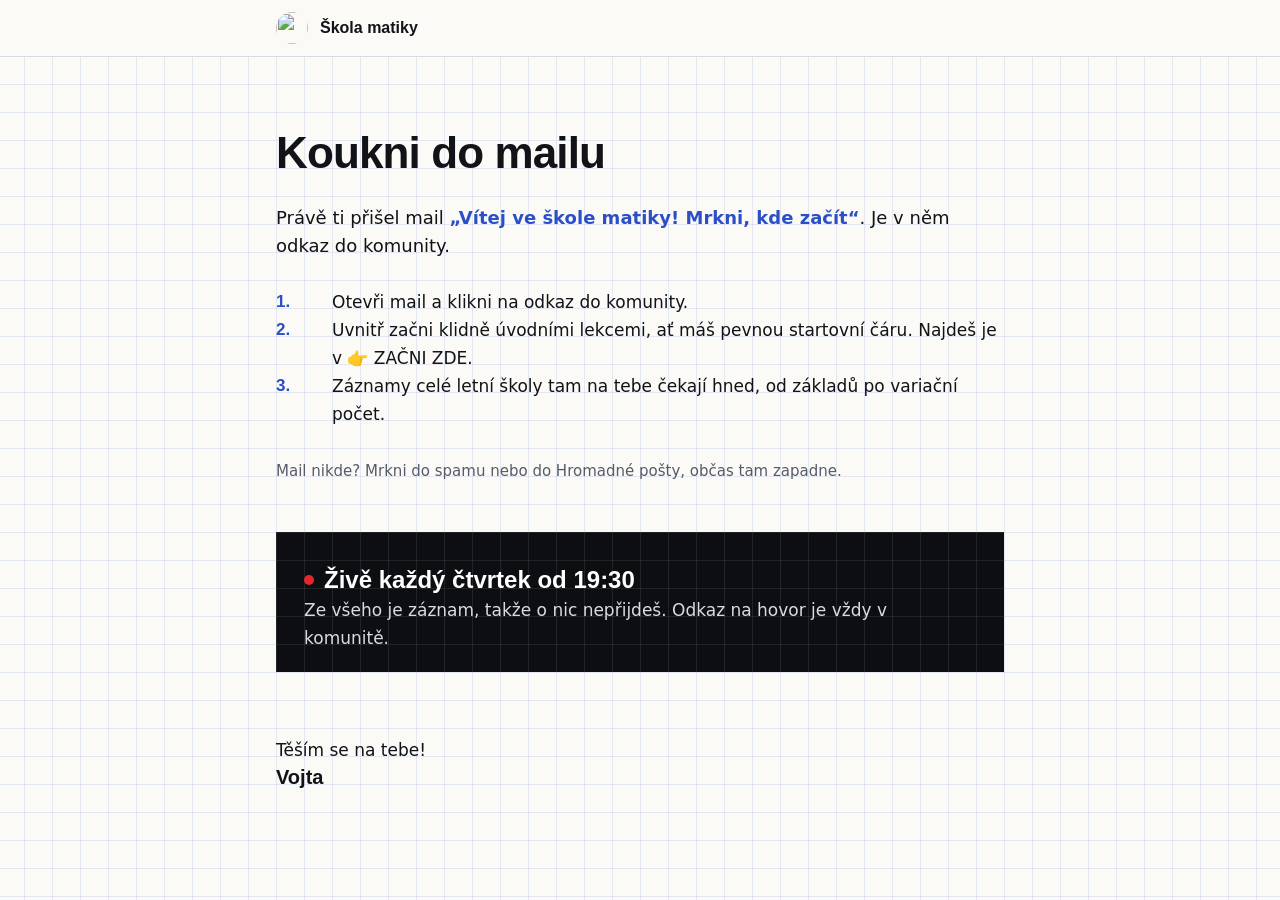
==== dekujeme.html @ 1a214313 "Stránka Školy matiky: HTML, data, styl, CNAME, robots" ====
<!doctype html>
<html lang="cs">
<head>
<meta charset="utf-8">
<meta name="viewport" content="width=device-width, initial-scale=1">
<meta name="robots" content="noindex, nofollow">
<title>Koukni do mailu · Škola matiky</title>
<!-- Děkovací stránka po zaplacení: světlá J (papír a inkoust), aby navazovala na komunitu na Flixy, která je světlá.
     Stejná mřížka jako navrhy/design-j.css: čtvereček = výška řádku (28 px, na telefonu 24 px), každý blok začíná na
     lince a má výšku v celých čtverečcích, text se posouvá tak, aby účaří leželo na vodorovné lince. ?shot=1 schová pruh „Návrh“. -->
<style>
@font-face { font-family: "Raleway"; src: url("fonts/raleway-latin-ext-wght-normal.woff2") format("woff2"); font-weight: 100 900;
  unicode-range: U+0100-02BA, U+02BD-02C5, U+02C7-02CC, U+02CE-02D7, U+02DD-02FF, U+0304, U+0308, U+0329, U+1D00-1DBF, U+1E00-1E9F, U+1EF2-1EFF, U+2020, U+20A0-20AB, U+20AD-20C0, U+2113, U+2C60-2C7F, U+A720-A7FF; }
@font-face { font-family: "Raleway"; src: url("fonts/raleway-latin-wght-normal.woff2") format("woff2"); font-weight: 100 900;
  unicode-range: U+0000-00FF, U+0131, U+0152-0153, U+02BB-02BC, U+02C6, U+02DA, U+02DC, U+0304, U+0308, U+0329, U+2000-206F, U+20AC, U+2122, U+2191, U+2193, U+2212, U+2215, U+FEFF, U+FFFD; }
@font-face { font-family: "Space Grotesk"; src: url("fonts/spacegrotesk-wght.ttf") format("truetype"); font-weight: 300 700; }

:root {
  --paper: #fbfaf6; --gridc: rgba(42, 79, 198, .11); --text: #111318; --muted: #555b69; --accent: #2a4fc6;
  --board: #0d0e11; --bgridc: rgba(255, 255, 255, .085); --board-text: #fff; --board-soft: #d9dbe1; --red: #e5262b;
  --g: 28px; --cw: round(down, min(100vw - 32px, 728px), 28px);
  --k-r: .353; --k-sg: .345; --k: var(--k-r); --lh: var(--g);
  --grid: linear-gradient(var(--gridc) 1px, transparent 1px), linear-gradient(90deg, var(--gridc) 1px, transparent 1px);
  --bgrid: linear-gradient(var(--bgridc) 1px, transparent 1px), linear-gradient(90deg, var(--bgridc) 1px, transparent 1px);
}
@media (max-width: 520px) { :root { --g: 24px; --cw: round(down, 100vw - 28px, 24px); } }

* { box-sizing: border-box; }
html { -webkit-text-size-adjust: 100%; }
body { margin: 0; min-height: 100vh; background-color: var(--paper); background-image: var(--grid); background-size: var(--g) var(--g);
  background-position: calc(50% - var(--cw) / 2 + var(--g) / 2) 0;
  color: var(--text); font: 500 17px/var(--g) "Raleway", system-ui, sans-serif; font-variant-numeric: lining-nums; }
h1, h2, p, ol { margin: 0; padding: 0; }

/* jeden posun pro všechen text: účaří na vodorovné lince */
.t { position: relative; top: calc(var(--base, var(--lh)) - var(--lh) / 2 - var(--k) * 1em); line-height: var(--lh); }
.sg { font-family: "Space Grotesk", sans-serif; --k: var(--k-sg); }

.draft { line-height: var(--g); padding: 0 16px; text-align: center; font-size: 13px; background: #fff6cf; color: #5c4600; }
[data-shot] .draft { display: none; }

/* horní lišta: prázdný okraj sešitu bez mřížky, výška dvou čtverečků */
.top { background: var(--paper); box-shadow: 0 1px 0 #d6dbe6; }
.top-in { max-width: var(--cw); margin: 0 auto; height: calc(2 * var(--g)); display: flex; align-items: center; gap: 12px; }
.top-in img { width: 32px; height: 32px; border-radius: 50%; }
.top-in strong { font-family: "Space Grotesk", sans-serif; font-weight: 700; font-size: 16px; }

main { max-width: var(--cw); margin: 0 auto; padding: calc(2 * var(--g)) 0 calc(3 * var(--g)); }
h1 { --lh: calc(2 * var(--g)); font-size: 44px; font-weight: 700; letter-spacing: -.02em; }
@media (max-width: 520px) { h1 { font-size: 36px; } }
.lead { margin-top: var(--g); font-size: 18px; }
.lead b { color: var(--accent); font-weight: 700; }

/* kroky: čísla inkoustem na okraji, jako v sešitě */
ol { list-style: none; margin-top: var(--g); counter-reset: krok; }
ol li { position: relative; padding-left: calc(2 * var(--g)); counter-increment: krok; }
ol li::before { content: counter(krok) "."; position: absolute; left: 0; width: calc(1.5 * var(--g));
  font-family: "Space Grotesk", sans-serif; font-weight: 700; color: var(--accent); }
.note { margin-top: var(--g); color: var(--muted); font-size: 15px; }

/* živý čtvrtek: jediná tmavá tabule se stejnou mřížkou */
.board { margin-top: calc(2 * var(--g)); padding: var(--g); background-color: var(--board); background-image: var(--bgrid);
  background-size: var(--g) var(--g); color: var(--board-text); }
.board h2 { font-size: 24px; font-weight: 700; }
.board h2::before { content: ""; display: inline-block; width: 10px; height: 10px; margin-right: 10px; border-radius: 50%;
  background: var(--red); vertical-align: .12em; }
@media (max-width: 520px) { .board h2 { font-size: 20px; } }
.board p { color: var(--board-soft); }

.sign { margin-top: calc(2 * var(--g)); }
.sign .name { font-family: "Space Grotesk", sans-serif; --k: var(--k-sg); font-weight: 700; font-size: 20px; }
</style>
<script>if (new URLSearchParams(location.search).has("shot")) document.documentElement.dataset.shot = "1";</script>
</head>
<body>

<header class="top">
  <div class="top-in"><img src="media/avatar.jpg" alt=""><strong>Škola matiky</strong></div>
</header>

<main>
  <h1 class="t sg">Koukni do mailu</h1>
  <p class="lead t">Právě ti přišel mail <b>„Vítej ve škole matiky! Mrkni, kde začít“</b>. Je v něm odkaz do komunity.</p>

  <ol>
    <li class="t">Otevři mail a klikni na odkaz do komunity.</li>
    <li class="t">Uvnitř začni klidně úvodními lekcemi, ať máš pevnou startovní čáru. Najdeš je v 👉 ZAČNI ZDE.</li>
    <li class="t">Záznamy celé letní školy tam na tebe čekají hned, od základů po variační počet.</li>
  </ol>

  <p class="note t">Mail nikde? Mrkni do spamu nebo do Hromadné pošty, občas tam zapadne.</p>

  <section class="board">
    <h2 class="t sg">Živě každý čtvrtek od 19:30</h2>
    <p class="t">Ze všeho je záznam, takže o nic nepřijdeš. Odkaz na hovor je vždy v komunitě.</p>
  </section>

  <div class="sign">
    <p class="t">Těším se na tebe!</p>
    <p class="t name">Vojta</p>
  </div>
</main>
</body>
</html>
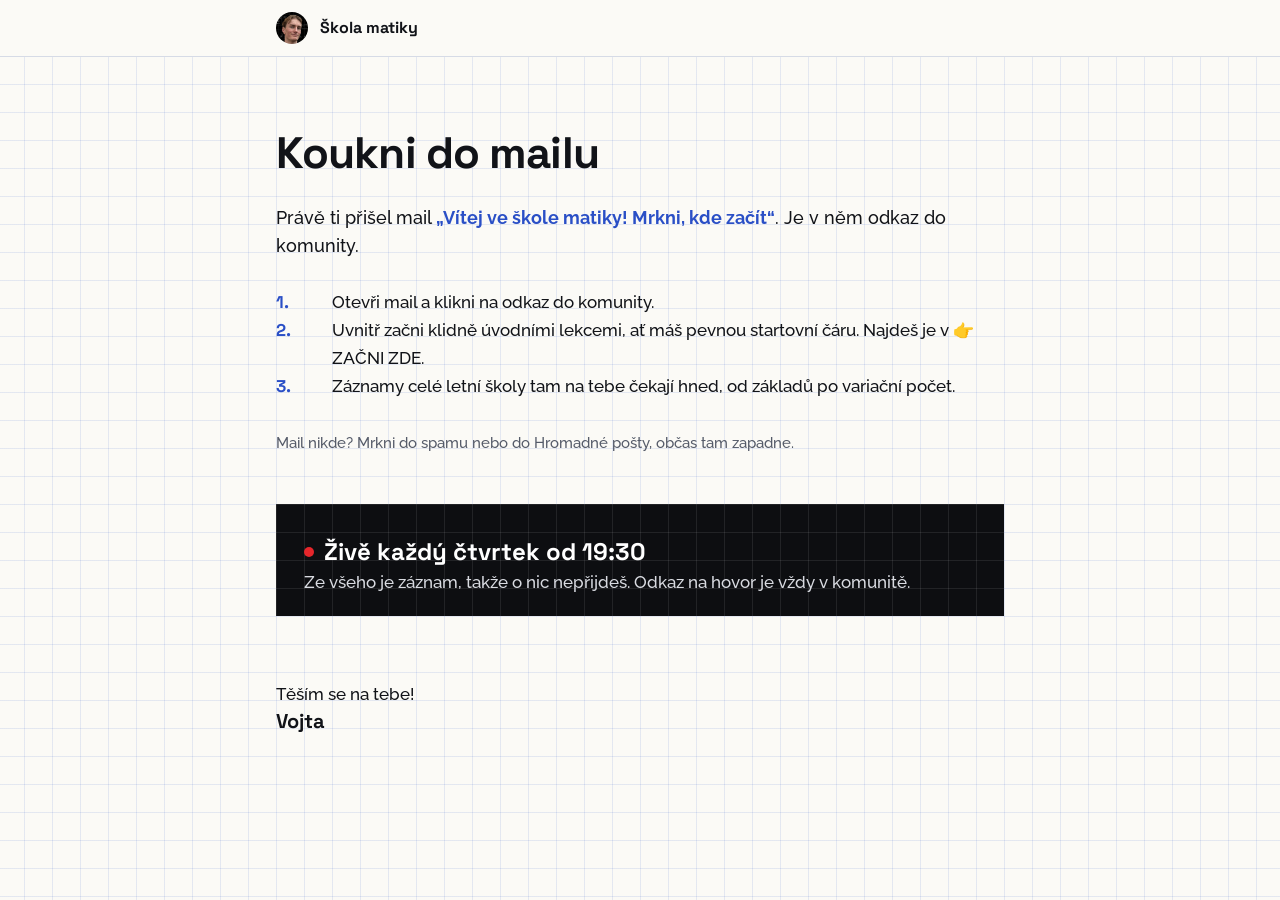
==== commit b609cb67: "Ikonka záložky jako na vojtakloud.com" ====
--- a/dekujeme.html
+++ b/dekujeme.html
@@ -5,6 +5,9 @@
 <meta name="viewport" content="width=device-width, initial-scale=1">
 <meta name="robots" content="noindex, nofollow">
 <title>Koukni do mailu · Škola matiky</title>
+<link rel="icon" href="favicon.ico" sizes="any">
+<link rel="icon" href="media/favicon-32.png" type="image/png">
+<link rel="apple-touch-icon" href="media/apple-touch-icon.png">
 <!-- Děkovací stránka po zaplacení: světlá J (papír a inkoust), aby navazovala na komunitu na Flixy, která je světlá.
      Stejná mřížka jako navrhy/design-j.css: čtvereček = výška řádku (28 px, na telefonu 24 px), každý blok začíná na
      lince a má výšku v celých čtverečcích, text se posouvá tak, aby účaří leželo na vodorovné lince. ?shot=1 schová pruh „Návrh“. -->
